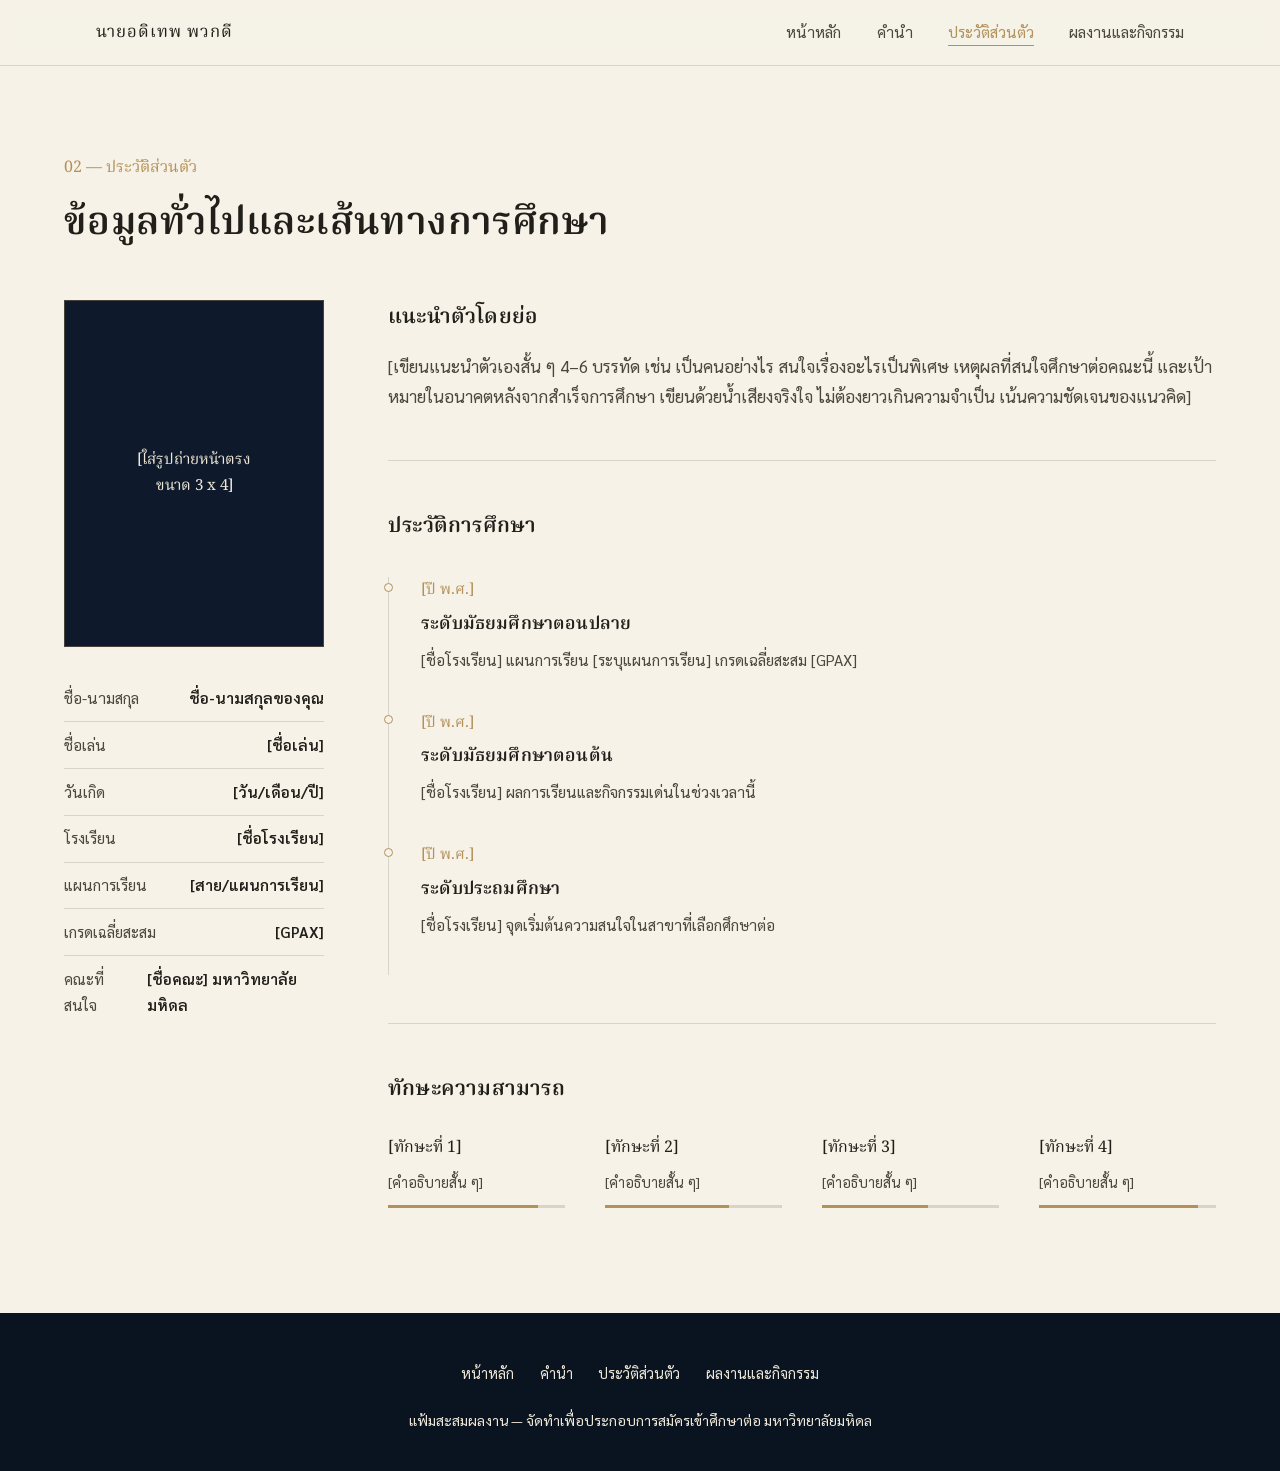
==== about.html @ f288f31f "Update about.html" ====
<!DOCTYPE html>
<html lang="th">
<head>
<meta charset="UTF-8">
<meta name="viewport" content="width=device-width, initial-scale=1.0">
<title>ประวัติส่วนตัว | ชื่อ-นามสกุลของคุณ</title>
<link rel="preconnect" href="https://fonts.googleapis.com">
<link rel="preconnect" href="https://fonts.gstatic.com" crossorigin>
<link href="https://fonts.googleapis.com/css2?family=Noto+Serif+Thai:wght@400;500;600;700&family=Sarabun:wght@300;400;500;600&display=swap" rel="stylesheet">
<link rel="stylesheet" href="style.css">
</head>
<body>

<a class="skip-link" href="#main">ข้ามไปยังเนื้อหาหลัก</a>

<header class="site-header" id="site-header">
  <nav class="nav">
    <a class="nav-mark" href="index.html">นายอดิเทพ พวกดี</a>
    <button class="nav-toggle" aria-label="เปิดเมนู" aria-expanded="false" id="navToggle">☰</button>
    <ul class="nav-links" id="navLinks">
      <li><a href="index.html">หน้าหลัก</a></li>
      <li><a href="preface.html">คำนำ</a></li>
      <li><a href="about.html" aria-current="page">ประวัติส่วนตัว</a></li>
      <li><a href="portfolio.html">ผลงานและกิจกรรม</a></li>
    </ul>
  </nav>
</header>

<main id="main">
  <section class="section">
    <div class="section-narrow">
      <div class="section-head">
        <p class="section-kicker">02 — ประวัติส่วนตัว</p>
        <h1 class="section-title">ข้อมูลทั่วไปและเส้นทางการศึกษา</h1>
      </div>

      <div class="profile-layout">
        <div>
          <div class="profile-photo">
            [ใส่รูปถ่ายหน้าตรง<br>ขนาด 3 x 4]
          </div>
          <ul class="fact-list">
            <li><span>ชื่อ-นามสกุล</span><b class="edit-me">ชื่อ-นามสกุลของคุณ</b></li>
            <li><span>ชื่อเล่น</span><b class="edit-me">[ชื่อเล่น]</b></li>
            <li><span>วันเกิด</span><b class="edit-me">[วัน/เดือน/ปี]</b></li>
            <li><span>โรงเรียน</span><b class="edit-me">[ชื่อโรงเรียน]</b></li>
            <li><span>แผนการเรียน</span><b class="edit-me">[สาย/แผนการเรียน]</b></li>
            <li><span>เกรดเฉลี่ยสะสม</span><b class="edit-me">[GPAX]</b></li>
            <li><span>คณะที่สนใจ</span><b class="edit-me">[ชื่อคณะ] มหาวิทยาลัยมหิดล</b></li>
          </ul>
        </div>

        <div>
          <h2 style="font-size:1.3rem; margin-bottom:1rem;">แนะนำตัวโดยย่อ</h2>
          <p>
            [เขียนแนะนำตัวเองสั้น ๆ 4–6 บรรทัด เช่น เป็นคนอย่างไร สนใจเรื่องอะไรเป็นพิเศษ
            เหตุผลที่สนใจศึกษาต่อคณะนี้ และเป้าหมายในอนาคตหลังจากสำเร็จการศึกษา
            เขียนด้วยน้ำเสียงจริงใจ ไม่ต้องยาวเกินความจำเป็น เน้นความชัดเจนของแนวคิด]
          </p>

          <hr class="rule">

          <h2 style="font-size:1.3rem; margin-bottom:1.2rem;">ประวัติการศึกษา</h2>
          <ol class="timeline">
            <li>
              <span class="timeline-year">[ปี พ.ศ.]</span>
              <h3>ระดับมัธยมศึกษาตอนปลาย</h3>
              <p>[ชื่อโรงเรียน] แผนการเรียน [ระบุแผนการเรียน] เกรดเฉลี่ยสะสม [GPAX]</p>
            </li>
            <li>
              <span class="timeline-year">[ปี พ.ศ.]</span>
              <h3>ระดับมัธยมศึกษาตอนต้น</h3>
              <p>[ชื่อโรงเรียน] ผลการเรียนและกิจกรรมเด่นในช่วงเวลานี้</p>
            </li>
            <li>
              <span class="timeline-year">[ปี พ.ศ.]</span>
              <h3>ระดับประถมศึกษา</h3>
              <p>[ชื่อโรงเรียน] จุดเริ่มต้นความสนใจในสาขาที่เลือกศึกษาต่อ</p>
            </li>
          </ol>

          <hr class="rule">

          <h2 style="font-size:1.3rem; margin-bottom:0.4rem;">ทักษะความสามารถ</h2>
          <dl class="skill-grid">
            <div class="skill-item">
              <dt>[ทักษะที่ 1]</dt>
              <dd>[คำอธิบายสั้น ๆ]</dd>
              <div class="skill-bar"><span style="width:85%"></span></div>
            </div>
            <div class="skill-item">
              <dt>[ทักษะที่ 2]</dt>
              <dd>[คำอธิบายสั้น ๆ]</dd>
              <div class="skill-bar"><span style="width:70%"></span></div>
            </div>
            <div class="skill-item">
              <dt>[ทักษะที่ 3]</dt>
              <dd>[คำอธิบายสั้น ๆ]</dd>
              <div class="skill-bar"><span style="width:60%"></span></div>
            </div>
            <div class="skill-item">
              <dt>[ทักษะที่ 4]</dt>
              <dd>[คำอธิบายสั้น ๆ]</dd>
              <div class="skill-bar"><span style="width:90%"></span></div>
            </div>
          </dl>
        </div>
      </div>
    </div>
  </section>
</main>

<footer class="site-footer">
  <ul class="footer-links">
    <li><a href="index.html">หน้าหลัก</a></li>
    <li><a href="preface.html">คำนำ</a></li>
    <li><a href="about.html">ประวัติส่วนตัว</a></li>
    <li><a href="portfolio.html">ผลงานและกิจกรรม</a></li>
  </ul>
  <p>แฟ้มสะสมผลงาน — จัดทำเพื่อประกอบการสมัครเข้าศึกษาต่อ มหาวิทยาลัยมหิดล</p>
</footer>

<script src="main.js"></script>
</body>
</html>
---- style.css ----
/* ==========================================================================
   Portfolio — โทนหรู เข้ม-ทอง (Deep Navy & Antique Gold)
   ========================================================================== */

:root {
  --navy: #0e1a2b;
  --navy-deep: #0a1420;
  --navy-soft: #1a2c44;
  --cream: #f6f2e8;
  --cream-2: #efe8d8;
  --ink: #211f1a;
  --ink-soft: #4a473e;
  --gold: #b3915a;
  --gold-bright: #d8bd85;
  --gold-line: rgba(179, 145, 90, 0.35);
  --hairline: rgba(33, 31, 26, 0.14);
  --hairline-dark: rgba(216, 189, 133, 0.22);

  --serif: "Noto Serif Thai", "Noto Serif", serif;
  --sans: "Sarabun", "Noto Sans Thai", sans-serif;

  --measure: 42rem;
  --gutter: clamp(1.5rem, 5vw, 4rem);
}

*,
*::before,
*::after {
  box-sizing: border-box;
}

html {
  scroll-behavior: smooth;
}

@media (prefers-reduced-motion: reduce) {
  html {
    scroll-behavior: auto;
  }
  * {
    animation-duration: 0.01ms !important;
    transition-duration: 0.01ms !important;
  }
}

body {
  margin: 0;
  background: var(--cream);
  color: var(--ink);
  font-family: var(--sans);
  font-size: 17px;
  line-height: 1.75;
  -webkit-font-smoothing: antialiased;
}

img {
  max-width: 100%;
  display: block;
}

a {
  color: inherit;
}

h1, h2, h3, h4 {
  font-family: var(--serif);
  font-weight: 600;
  margin: 0;
  color: var(--ink);
  letter-spacing: 0.01em;
}

p {
  margin: 0 0 1.1em;
  color: var(--ink-soft);
}

.measure {
  max-width: var(--measure);
}

/* ---------- Skip link ---------- */
.skip-link {
  position: absolute;
  left: -999px;
  top: auto;
  background: var(--gold);
  color: var(--navy-deep);
  padding: 0.6em 1em;
  z-index: 200;
}
.skip-link:focus {
  left: var(--gutter);
  top: 1rem;
}

/* ---------- Header / Nav ---------- */
.site-header {
  position: sticky;
  top: 0;
  z-index: 100;
  background: rgba(246, 242, 232, 0.9);
  backdrop-filter: blur(6px);
  border-bottom: 1px solid var(--hairline);
}

.site-header.on-dark {
  background: rgba(10, 20, 32, 0.85);
  border-bottom: 1px solid var(--hairline-dark);
}

.nav {
  max-width: 76rem;
  margin: 0 auto;
  padding: 1.1rem var(--gutter);
  display: flex;
  align-items: center;
  justify-content: space-between;
  gap: 1rem;
}

.nav-mark {
  font-family: var(--serif);
  font-size: 1.05rem;
  letter-spacing: 0.06em;
  color: var(--ink);
  text-decoration: none;
  white-space: nowrap;
}

.site-header.on-dark .nav-mark {
  color: var(--cream);
}

.nav-links {
  display: flex;
  gap: clamp(1rem, 3vw, 2.2rem);
  list-style: none;
  margin: 0;
  padding: 0;
  font-size: 0.95rem;
}

.nav-links a {
  text-decoration: none;
  color: var(--ink-soft);
  padding-bottom: 0.2rem;
  border-bottom: 1px solid transparent;
  transition: border-color 0.25s ease, color 0.25s ease;
}

.site-header.on-dark .nav-links a {
  color: var(--cream-2);
}

.nav-links a:hover,
.nav-links a:focus-visible {
  color: var(--gold);
  border-color: var(--gold);
}

.nav-links a[aria-current="page"] {
  color: var(--gold);
  border-color: var(--gold);
}

.nav-toggle {
  display: none;
}

@media (max-width: 640px) {
  .nav-links {
    position: absolute;
    inset: 100% 0 auto 0;
    flex-direction: column;
    background: var(--cream);
    border-bottom: 1px solid var(--hairline);
    padding: 1.2rem var(--gutter) 1.6rem;
    gap: 1rem;
    display: none;
  }
  .site-header.on-dark .nav-links {
    background: var(--navy-deep);
    border-bottom: 1px solid var(--hairline-dark);
  }
  .nav-links.open {
    display: flex;
  }
  .nav-toggle {
    display: inline-flex;
    align-items: center;
    justify-content: center;
    width: 2.4rem;
    height: 2.4rem;
    background: transparent;
    border: 1px solid var(--gold-line);
    color: inherit;
    font-size: 1.1rem;
    cursor: pointer;
  }
}

/* ---------- Hero (home page) ---------- */
.hero {
  background: radial-gradient(120% 140% at 50% 0%, var(--navy-soft) 0%, var(--navy) 45%, var(--navy-deep) 100%);
  color: var(--cream);
  min-height: 88vh;
  display: flex;
  align-items: center;
  justify-content: center;
  text-align: center;
  padding: 6rem var(--gutter) 5rem;
  position: relative;
  overflow: hidden;
}

.hero::before {
  content: "";
  position: absolute;
  inset: 0;
  background-image:
    repeating-linear-gradient(0deg, transparent 0 39px, var(--hairline-dark) 39px 40px);
  opacity: 0.35;
  mask-image: radial-gradient(60% 60% at 50% 40%, black, transparent 75%);
  pointer-events: none;
}

.hero-inner {
  position: relative;
  max-width: 42rem;
}

.hero-eyebrow {
  font-family: var(--serif);
  font-size: 0.95rem;
  color: var(--gold-bright);
  letter-spacing: 0.08em;
  margin: 0 0 1.4rem;
}

.hero-name {
  font-size: clamp(2.4rem, 6vw, 4.2rem);
  line-height: 1.15;
  color: var(--cream);
}

.hero-rule {
  width: 64px;
  height: 1px;
  background: var(--gold);
  margin: 1.6rem auto;
}

.hero-tagline {
  font-size: 1.15rem;
  color: var(--cream-2);
  max-width: 34rem;
  margin: 0 auto 2.2rem;
}

.hero-actions {
  display: flex;
  gap: 1rem;
  justify-content: center;
  flex-wrap: wrap;
}

/* ---------- Buttons ---------- */
.btn {
  display: inline-block;
  padding: 0.85em 1.9em;
  font-family: var(--sans);
  font-size: 0.95rem;
  text-decoration: none;
  border: 1px solid var(--gold);
  transition: background 0.25s ease, color 0.25s ease;
}

.btn-primary {
  background: var(--gold);
  color: var(--navy-deep);
}
.btn-primary:hover,
.btn-primary:focus-visible {
  background: var(--gold-bright);
}

.btn-ghost {
  background: transparent;
  color: var(--cream);
  border-color: var(--gold-line);
}
.btn-ghost:hover,
.btn-ghost:focus-visible {
  border-color: var(--gold);
  color: var(--gold-bright);
}

/* ---------- Sections (light pages) ---------- */
.section {
  padding: 5.5rem var(--gutter);
}

.section-narrow {
  max-width: 76rem;
  margin: 0 auto;
}

.section-head {
  margin-bottom: 2.6rem;
}

.section-kicker {
  font-family: var(--serif);
  color: var(--gold);
  font-size: 1rem;
  margin-bottom: 0.6rem;
}

.section-title {
  font-size: clamp(1.7rem, 3.4vw, 2.4rem);
}

.section-lede {
  font-size: 1.08rem;
  color: var(--ink-soft);
  max-width: var(--measure);
  margin-top: 1rem;
}

.rule {
  border: none;
  border-top: 1px solid var(--hairline);
  margin: 3rem 0;
}

/* Highlight preview cards on the home page */
.preview-grid {
  display: grid;
  grid-template-columns: repeat(3, 1fr);
  gap: 1px;
  background: var(--hairline);
  border: 1px solid var(--hairline);
}

@media (max-width: 760px) {
  .preview-grid {
    grid-template-columns: 1fr;
  }
}

.preview-card {
  background: var(--cream);
  padding: 2.4rem 2rem;
  text-decoration: none;
  color: inherit;
  transition: background 0.3s ease;
}

.preview-card:hover,
.preview-card:focus-visible {
  background: var(--cream-2);
}

.preview-card h3 {
  font-size: 1.2rem;
  margin-bottom: 0.7rem;
}

.preview-card p {
  font-size: 0.96rem;
  margin-bottom: 1.1rem;
}

.preview-card span {
  font-size: 0.9rem;
  color: var(--gold);
  border-bottom: 1px solid var(--gold-line);
  padding-bottom: 2px;
}

/* ---------- Quote / preface block ---------- */
.pull-quote {
  font-family: var(--serif);
  font-size: clamp(1.3rem, 2.6vw, 1.7rem);
  line-height: 1.6;
  color: var(--ink);
  max-width: var(--measure);
  border-left: 2px solid var(--gold);
  padding-left: 1.6rem;
  margin: 2.2rem 0;
}

.signature-block {
  margin-top: 3.5rem;
  display: flex;
  align-items: center;
  gap: 1.2rem;
}

.signature-line {
  width: 46px;
  height: 1px;
  background: var(--gold);
}

.signature-name {
  font-family: var(--serif);
  font-size: 1.05rem;
}

.signature-role {
  font-size: 0.9rem;
  color: var(--ink-soft);
}

/* ---------- About page: profile + timeline ---------- */
.profile-layout {
  display: grid;
  grid-template-columns: 260px 1fr;
  gap: clamp(2rem, 5vw, 4.5rem);
}

@media (max-width: 780px) {
  .profile-layout {
    grid-template-columns: 1fr;
  }
}

.profile-photo {
  aspect-ratio: 3 / 4;
  background: var(--navy);
  border: 1px solid var(--gold-line);
  display: flex;
  align-items: center;
  justify-content: center;
  color: var(--cream-2);
  font-family: var(--serif);
  font-size: 0.95rem;
  text-align: center;
  padding: 1rem;
}

.fact-list {
  list-style: none;
  margin: 1.8rem 0 0;
  padding: 0;
  font-size: 0.95rem;
}

.fact-list li {
  display: flex;
  justify-content: space-between;
  gap: 1rem;
  padding: 0.6rem 0;
  border-top: 1px solid var(--hairline);
  color: var(--ink-soft);
}

.fact-list li:first-child {
  border-top: none;
}

.fact-list b {
  color: var(--ink);
  font-weight: 600;
}

.timeline {
  list-style: none;
  margin: 2rem 0 0;
  padding: 0;
  border-left: 1px solid var(--hairline);
}

.timeline li {
  position: relative;
  padding: 0 0 2.3rem 2rem;
}

.timeline li::before {
  content: "";
  position: absolute;
  left: -5px;
  top: 0.35rem;
  width: 9px;
  height: 9px;
  background: var(--cream);
  border: 1px solid var(--gold);
  border-radius: 50%;
}

.timeline-year {
  font-family: var(--serif);
  color: var(--gold);
  font-size: 0.95rem;
  display: block;
  margin-bottom: 0.3rem;
}

.timeline h3 {
  font-size: 1.1rem;
  margin-bottom: 0.4rem;
}

.timeline p {
  margin-bottom: 0;
  font-size: 0.97rem;
}

/* Skills */
.skill-grid {
  display: grid;
  grid-template-columns: repeat(auto-fit, minmax(170px, 1fr));
  gap: 2rem 2.5rem;
  margin-top: 1.6rem;
}

.skill-item dt {
  font-family: var(--serif);
  font-size: 1rem;
  margin-bottom: 0.5rem;
}

.skill-item dd {
  margin: 0;
  font-size: 0.9rem;
  color: var(--ink-soft);
}

.skill-bar {
  height: 3px;
  background: var(--hairline);
  margin-top: 0.6rem;
  position: relative;
}

.skill-bar span {
  position: absolute;
  inset: 0 auto 0 0;
  background: var(--gold);
}

/* ---------- Portfolio page: filter + entries ---------- */
.filter-row {
  display: flex;
  flex-wrap: wrap;
  gap: 0.6rem;
  margin-bottom: 2.6rem;
}

.filter-btn {
  font-family: var(--sans);
  font-size: 0.88rem;
  background: transparent;
  border: 1px solid var(--hairline);
  color: var(--ink-soft);
  padding: 0.5em 1.1em;
  cursor: pointer;
  transition: border-color 0.2s ease, color 0.2s ease;
}

.filter-btn:hover,
.filter-btn:focus-visible {
  border-color: var(--gold);
  color: var(--ink);
}

.filter-btn.is-active {
  border-color: var(--gold);
  color: var(--gold);
  background: rgba(179, 145, 90, 0.08);
}

.entry-list {
  display: flex;
  flex-direction: column;
}

.entry {
  display: grid;
  grid-template-columns: 130px 1fr;
  gap: clamp(1.2rem, 4vw, 3rem);
  padding: 2.4rem 0;
  border-top: 1px solid var(--hairline);
}

.entry:last-child {
  border-bottom: 1px solid var(--hairline);
}

@media (max-width: 640px) {
  .entry {
    grid-template-columns: 1fr;
    gap: 0.6rem;
  }
}

.entry-meta {
  font-family: var(--serif);
  color: var(--gold);
  font-size: 0.95rem;
  padding-top: 0.1rem;
}

.entry-tag {
  display: inline-block;
  font-size: 0.78rem;
  color: var(--ink-soft);
  border: 1px solid var(--hairline);
  padding: 0.15em 0.6em;
  margin: 0.5rem 0.4rem 0 0;
}

.entry h3 {
  font-size: 1.25rem;
  margin-bottom: 0.6rem;
}

.entry p {
  margin-bottom: 0.8rem;
}

/* ---------- Footer ---------- */
.site-footer {
  background: var(--navy-deep);
  color: var(--cream-2);
  padding: 3rem var(--gutter) 2.4rem;
  text-align: center;
}

.site-footer p {
  color: var(--cream-2);
  font-size: 0.88rem;
  margin: 0;
}

.footer-links {
  display: flex;
  justify-content: center;
  gap: 1.6rem;
  list-style: none;
  padding: 0;
  margin: 0 0 1.4rem;
  font-size: 0.9rem;
}

.footer-links a {
  text-decoration: none;
  color: var(--cream-2);
  border-bottom: 1px solid transparent;
}

.footer-links a:hover,
.footer-links a:focus-visible {
  color: var(--gold-bright);
  border-color: var(--gold-bright);
}

/* ---------- Focus visibility ---------- */
a:focus-visible,
button:focus-visible {
  outline: 2px solid var(--gold);
  outline-offset: 2px;
}

/* ---------- Editable placeholder marker ---------- */
.edit-me {
  color: var(--gold);
}
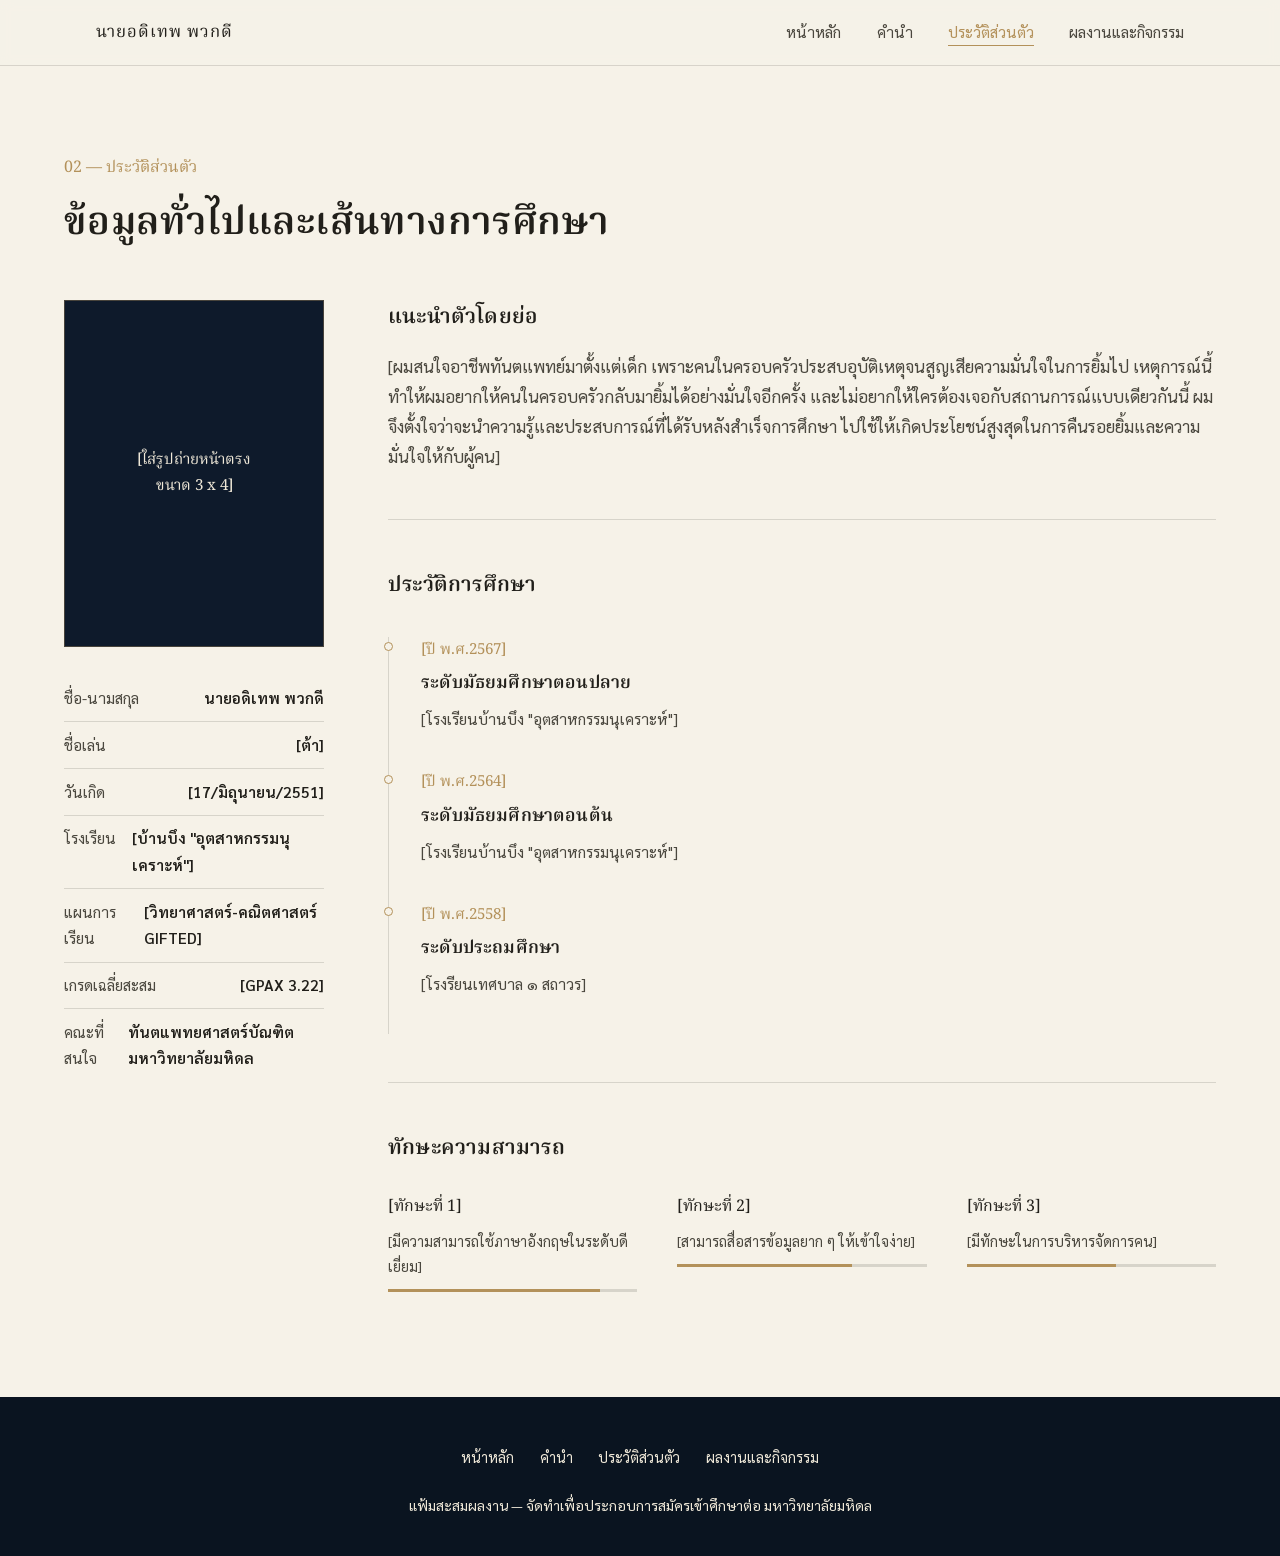
==== commit 501d7a58: "Update about.html" ====
--- a/about.html
+++ b/about.html
@@ -40,22 +40,22 @@
             [ใส่รูปถ่ายหน้าตรง<br>ขนาด 3 x 4]
           </div>
           <ul class="fact-list">
-            <li><span>ชื่อ-นามสกุล</span><b class="edit-me">ชื่อ-นามสกุลของคุณ</b></li>
-            <li><span>ชื่อเล่น</span><b class="edit-me">[ชื่อเล่น]</b></li>
-            <li><span>วันเกิด</span><b class="edit-me">[วัน/เดือน/ปี]</b></li>
-            <li><span>โรงเรียน</span><b class="edit-me">[ชื่อโรงเรียน]</b></li>
-            <li><span>แผนการเรียน</span><b class="edit-me">[สาย/แผนการเรียน]</b></li>
-            <li><span>เกรดเฉลี่ยสะสม</span><b class="edit-me">[GPAX]</b></li>
-            <li><span>คณะที่สนใจ</span><b class="edit-me">[ชื่อคณะ] มหาวิทยาลัยมหิดล</b></li>
+            <li><span>ชื่อ-นามสกุล</span><b class="edit-me">นายอดิเทพ พวกดี</b></li>
+            <li><span>ชื่อเล่น</span><b class="edit-me">[ต้า]</b></li>
+            <li><span>วันเกิด</span><b class="edit-me">[17/มิถุนายน/2551]</b></li>
+            <li><span>โรงเรียน</span><b class="edit-me">[บ้านบึง "อุตสาหกรรมนุเคราะห์"]</b></li>
+            <li><span>แผนการเรียน</span><b class="edit-me">[วิทยาศาสตร์-คณิตศาสตร์ GIFTED]</b></li>
+            <li><span>เกรดเฉลี่ยสะสม</span><b class="edit-me">[GPAX 3.22]</b></li>
+            <li><span>คณะที่สนใจ</span><b class="edit-me">ทันตแพทยศาสตร์บัณฑิต มหาวิทยาลัยมหิดล</b></li>
           </ul>
         </div>
 
         <div>
           <h2 style="font-size:1.3rem; margin-bottom:1rem;">แนะนำตัวโดยย่อ</h2>
           <p>
-            [เขียนแนะนำตัวเองสั้น ๆ 4–6 บรรทัด เช่น เป็นคนอย่างไร สนใจเรื่องอะไรเป็นพิเศษ
-            เหตุผลที่สนใจศึกษาต่อคณะนี้ และเป้าหมายในอนาคตหลังจากสำเร็จการศึกษา
-            เขียนด้วยน้ำเสียงจริงใจ ไม่ต้องยาวเกินความจำเป็น เน้นความชัดเจนของแนวคิด]
+            [ผมสนใจอาชีพทันตแพทย์มาตั้งแต่เด็ก เพราะคนในครอบครัวประสบอุบัติเหตุจนสูญเสียความมั่นใจในการยิ้มไป 
+            เหตุการณ์นี้ทำให้ผมอยากให้คนในครอบครัวกลับมายิ้มได้อย่างมั่นใจอีกครั้ง และไม่อยากให้ใครต้องเจอกับสถานการณ์แบบเดียวกันนี้
+            ผมจึงตั้งใจว่าจะนำความรู้และประสบการณ์ที่ได้รับหลังสำเร็จการศึกษา ไปใช้ให้เกิดประโยชน์สูงสุดในการคืนรอยยิ้มและความมั่นใจให้กับผู้คน]
           </p>
 
           <hr class="rule">
@@ -63,19 +63,19 @@
           <h2 style="font-size:1.3rem; margin-bottom:1.2rem;">ประวัติการศึกษา</h2>
           <ol class="timeline">
             <li>
-              <span class="timeline-year">[ปี พ.ศ.]</span>
+              <span class="timeline-year">[ปี พ.ศ.2567]</span>
               <h3>ระดับมัธยมศึกษาตอนปลาย</h3>
-              <p>[ชื่อโรงเรียน] แผนการเรียน [ระบุแผนการเรียน] เกรดเฉลี่ยสะสม [GPAX]</p>
+              <p>[โรงเรียนบ้านบึง "อุตสาหกรรมนุเคราะห์"]</p>
             </li>
             <li>
-              <span class="timeline-year">[ปี พ.ศ.]</span>
+              <span class="timeline-year">[ปี พ.ศ.2564]</span>
               <h3>ระดับมัธยมศึกษาตอนต้น</h3>
-              <p>[ชื่อโรงเรียน] ผลการเรียนและกิจกรรมเด่นในช่วงเวลานี้</p>
+              <p>[โรงเรียนบ้านบึง "อุตสาหกรรมนุเคราะห์"]</p>
             </li>
             <li>
-              <span class="timeline-year">[ปี พ.ศ.]</span>
+              <span class="timeline-year">[ปี พ.ศ.2558]</span>
               <h3>ระดับประถมศึกษา</h3>
-              <p>[ชื่อโรงเรียน] จุดเริ่มต้นความสนใจในสาขาที่เลือกศึกษาต่อ</p>
+              <p>[โรงรียนเทศบาล ๑ สถาวร]</p>
             </li>
           </ol>
 
@@ -85,23 +85,18 @@
           <dl class="skill-grid">
             <div class="skill-item">
               <dt>[ทักษะที่ 1]</dt>
-              <dd>[คำอธิบายสั้น ๆ]</dd>
+              <dd>[มีความสามารถใช้ภาษาอังกฤษในระดับดีเยี่ยม]</dd>
               <div class="skill-bar"><span style="width:85%"></span></div>
             </div>
             <div class="skill-item">
               <dt>[ทักษะที่ 2]</dt>
-              <dd>[คำอธิบายสั้น ๆ]</dd>
+              <dd>[สามารถสื่อสารข้อมูลยาก ๆ ให้เข้าใจง่าย]</dd>
               <div class="skill-bar"><span style="width:70%"></span></div>
             </div>
             <div class="skill-item">
               <dt>[ทักษะที่ 3]</dt>
-              <dd>[คำอธิบายสั้น ๆ]</dd>
+              <dd>[มีทักษะในการบริหารจัดการคน]</dd>
               <div class="skill-bar"><span style="width:60%"></span></div>
-            </div>
-            <div class="skill-item">
-              <dt>[ทักษะที่ 4]</dt>
-              <dd>[คำอธิบายสั้น ๆ]</dd>
-              <div class="skill-bar"><span style="width:90%"></span></div>
             </div>
           </dl>
         </div>
--- a/style.css
+++ b/style.css
@@ -230,6 +230,40 @@
   max-width: 42rem;
 }
 
+.hero-photo {
+  width: 148px;
+  height: 148px;
+  margin: 0 auto 2.2rem;
+  position: relative;
+  border-radius: 50%;
+}
+
+.hero-photo::before {
+  content: "";
+  position: absolute;
+  inset: -9px;
+  border: 1px solid var(--gold-line);
+  border-radius: 50%;
+}
+
+.hero-photo::after {
+  content: "";
+  position: absolute;
+  inset: 0;
+  border: 1px solid var(--gold);
+  border-radius: 50%;
+  pointer-events: none;
+}
+
+.hero-photo img {
+  width: 100%;
+  height: 100%;
+  border-radius: 50%;
+  object-fit: cover;
+  display: block;
+  padding: 5px;
+}
+
 .hero-eyebrow {
   font-family: var(--serif);
   font-size: 0.95rem;
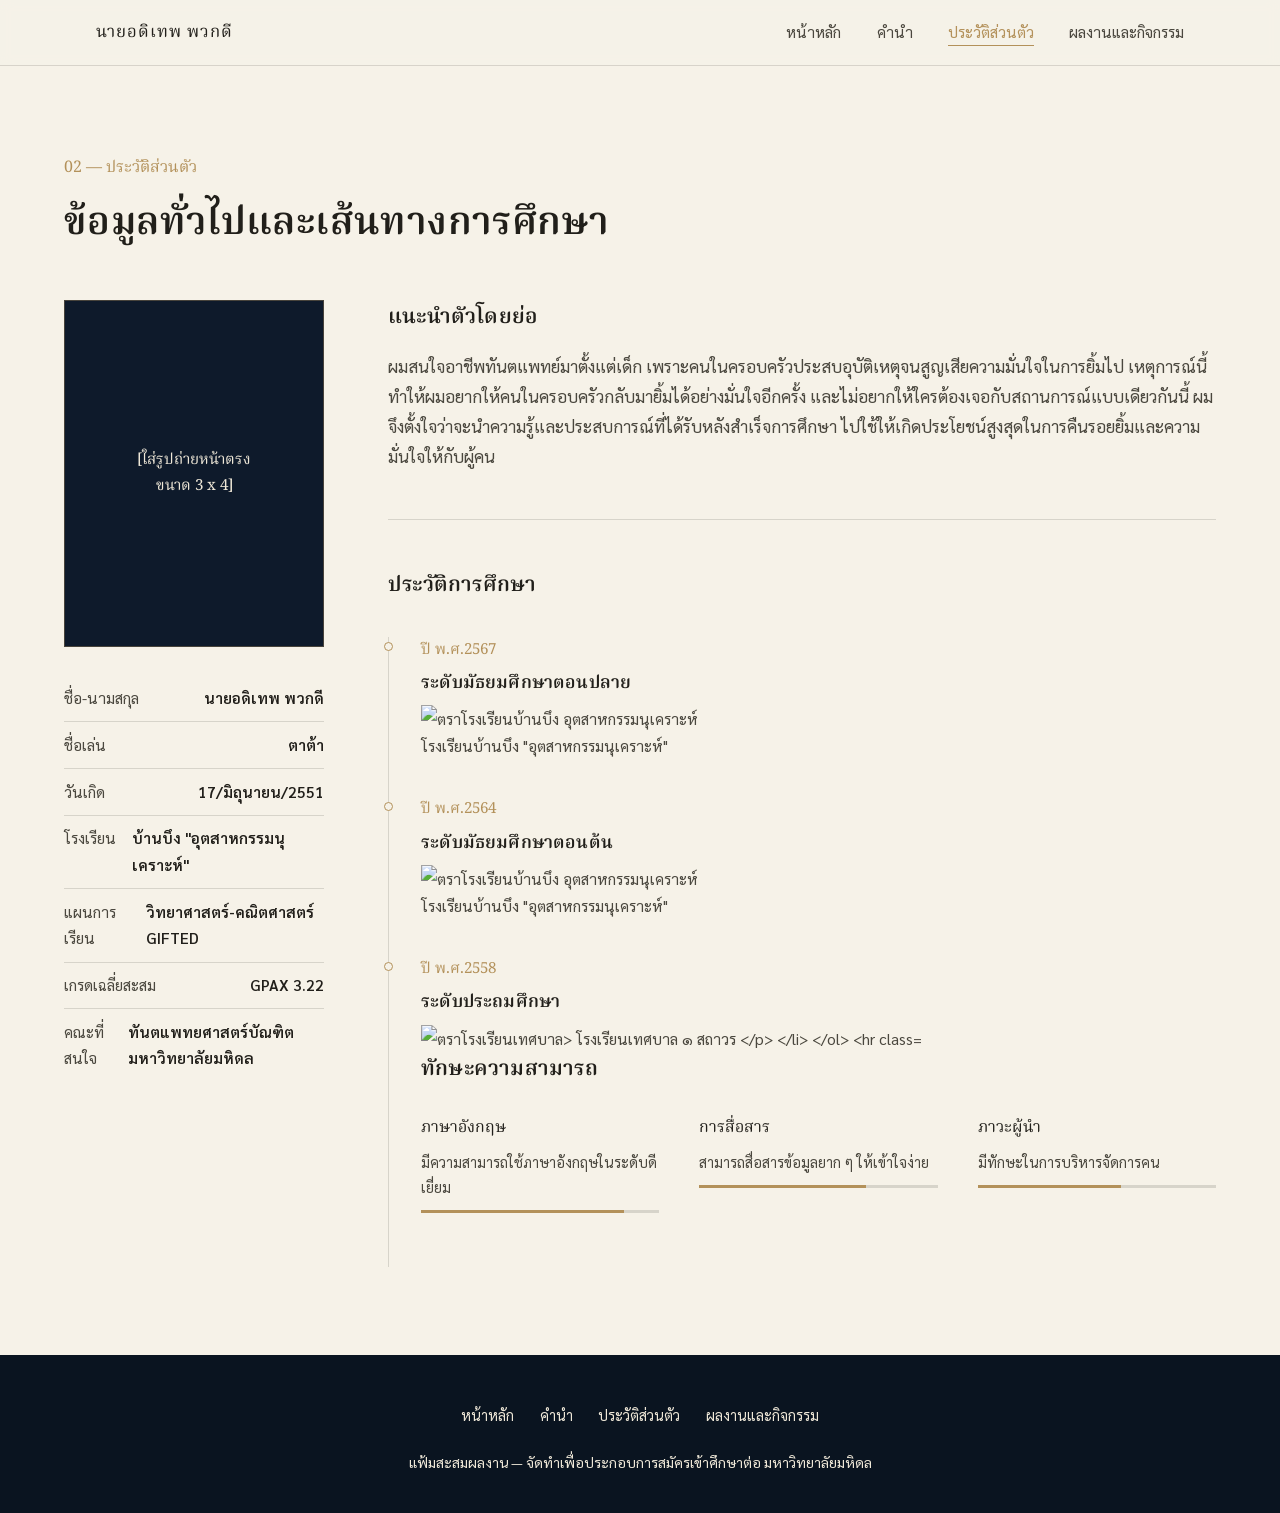
==== commit 09295eb3: "Update about.html" ====
--- a/about.html
+++ b/about.html
@@ -41,11 +41,11 @@
           </div>
           <ul class="fact-list">
             <li><span>ชื่อ-นามสกุล</span><b class="edit-me">นายอดิเทพ พวกดี</b></li>
-            <li><span>ชื่อเล่น</span><b class="edit-me">[ต้า]</b></li>
-            <li><span>วันเกิด</span><b class="edit-me">[17/มิถุนายน/2551]</b></li>
-            <li><span>โรงเรียน</span><b class="edit-me">[บ้านบึง "อุตสาหกรรมนุเคราะห์"]</b></li>
-            <li><span>แผนการเรียน</span><b class="edit-me">[วิทยาศาสตร์-คณิตศาสตร์ GIFTED]</b></li>
-            <li><span>เกรดเฉลี่ยสะสม</span><b class="edit-me">[GPAX 3.22]</b></li>
+            <li><span>ชื่อเล่น</span><b class="edit-me">ตาต้า</b></li>
+            <li><span>วันเกิด</span><b class="edit-me">17/มิถุนายน/2551</b></li>
+            <li><span>โรงเรียน</span><b class="edit-me">บ้านบึง "อุตสาหกรรมนุเคราะห์"</b></li>
+            <li><span>แผนการเรียน</span><b class="edit-me">วิทยาศาสตร์-คณิตศาสตร์ GIFTED</b></li>
+            <li><span>เกรดเฉลี่ยสะสม</span><b class="edit-me">GPAX 3.22</b></li>
             <li><span>คณะที่สนใจ</span><b class="edit-me">ทันตแพทยศาสตร์บัณฑิต มหาวิทยาลัยมหิดล</b></li>
           </ul>
         </div>
@@ -53,9 +53,9 @@
         <div>
           <h2 style="font-size:1.3rem; margin-bottom:1rem;">แนะนำตัวโดยย่อ</h2>
           <p>
-            [ผมสนใจอาชีพทันตแพทย์มาตั้งแต่เด็ก เพราะคนในครอบครัวประสบอุบัติเหตุจนสูญเสียความมั่นใจในการยิ้มไป 
+            ผมสนใจอาชีพทันตแพทย์มาตั้งแต่เด็ก เพราะคนในครอบครัวประสบอุบัติเหตุจนสูญเสียความมั่นใจในการยิ้มไป 
             เหตุการณ์นี้ทำให้ผมอยากให้คนในครอบครัวกลับมายิ้มได้อย่างมั่นใจอีกครั้ง และไม่อยากให้ใครต้องเจอกับสถานการณ์แบบเดียวกันนี้
-            ผมจึงตั้งใจว่าจะนำความรู้และประสบการณ์ที่ได้รับหลังสำเร็จการศึกษา ไปใช้ให้เกิดประโยชน์สูงสุดในการคืนรอยยิ้มและความมั่นใจให้กับผู้คน]
+            ผมจึงตั้งใจว่าจะนำความรู้และประสบการณ์ที่ได้รับหลังสำเร็จการศึกษา ไปใช้ให้เกิดประโยชน์สูงสุดในการคืนรอยยิ้มและความมั่นใจให้กับผู้คน
           </p>
 
           <hr class="rule">
@@ -63,19 +63,28 @@
           <h2 style="font-size:1.3rem; margin-bottom:1.2rem;">ประวัติการศึกษา</h2>
           <ol class="timeline">
             <li>
-              <span class="timeline-year">[ปี พ.ศ.2567]</span>
+              <span class="timeline-year">ปี พ.ศ.2567</span>
               <h3>ระดับมัธยมศึกษาตอนปลาย</h3>
-              <p>[โรงเรียนบ้านบึง "อุตสาหกรรมนุเคราะห์"]</p>
+              <p class="timeline-school">
+  <img class="timeline-logo" src="bb.png" alt="ตราโรงเรียนบ้านบึง อุตสาหกรรมนุเคราะห์">
+  โรงเรียนบ้านบึง "อุตสาหกรรมนุเคราะห์"
+</p>
             </li>
             <li>
-              <span class="timeline-year">[ปี พ.ศ.2564]</span>
+              <span class="timeline-year">ปี พ.ศ.2564</span>
               <h3>ระดับมัธยมศึกษาตอนต้น</h3>
-              <p>[โรงเรียนบ้านบึง "อุตสาหกรรมนุเคราะห์"]</p>
+              <p class="timeline-school">
+  <img class="timeline-logo" src="bb.png" alt="ตราโรงเรียนบ้านบึง อุตสาหกรรมนุเคราะห์">
+  โรงเรียนบ้านบึง "อุตสาหกรรมนุเคราะห์"
+</p>
             </li>
             <li>
-              <span class="timeline-year">[ปี พ.ศ.2558]</span>
+              <span class="timeline-year">ปี พ.ศ.2558</span>
               <h3>ระดับประถมศึกษา</h3>
-              <p>[โรงรียนเทศบาล ๑ สถาวร]</p>
+              <p class="timeline-school">
+  <img class="timeline-logo" src="tsb.png" alt="ตราโรงเรียนเทศบาล>
+  โรงเรียนเทศบาล ๑ สถาวร
+</p>
             </li>
           </ol>
 
@@ -84,18 +93,18 @@
           <h2 style="font-size:1.3rem; margin-bottom:0.4rem;">ทักษะความสามารถ</h2>
           <dl class="skill-grid">
             <div class="skill-item">
-              <dt>[ทักษะที่ 1]</dt>
-              <dd>[มีความสามารถใช้ภาษาอังกฤษในระดับดีเยี่ยม]</dd>
+              <dt>ภาษาอังกฤษ</dt>
+              <dd>มีความสามารถใช้ภาษาอังกฤษในระดับดีเยี่ยม</dd>
               <div class="skill-bar"><span style="width:85%"></span></div>
             </div>
             <div class="skill-item">
-              <dt>[ทักษะที่ 2]</dt>
-              <dd>[สามารถสื่อสารข้อมูลยาก ๆ ให้เข้าใจง่าย]</dd>
+              <dt>การสื่อสาร</dt>
+              <dd>สามารถสื่อสารข้อมูลยาก ๆ ให้เข้าใจง่าย</dd>
               <div class="skill-bar"><span style="width:70%"></span></div>
             </div>
             <div class="skill-item">
-              <dt>[ทักษะที่ 3]</dt>
-              <dd>[มีทักษะในการบริหารจัดการคน]</dd>
+              <dt>ภาวะผู้นำ</dt>
+              <dd>มีทักษะในการบริหารจัดการคน</dd>
               <div class="skill-bar"><span style="width:60%"></span></div>
             </div>
           </dl>
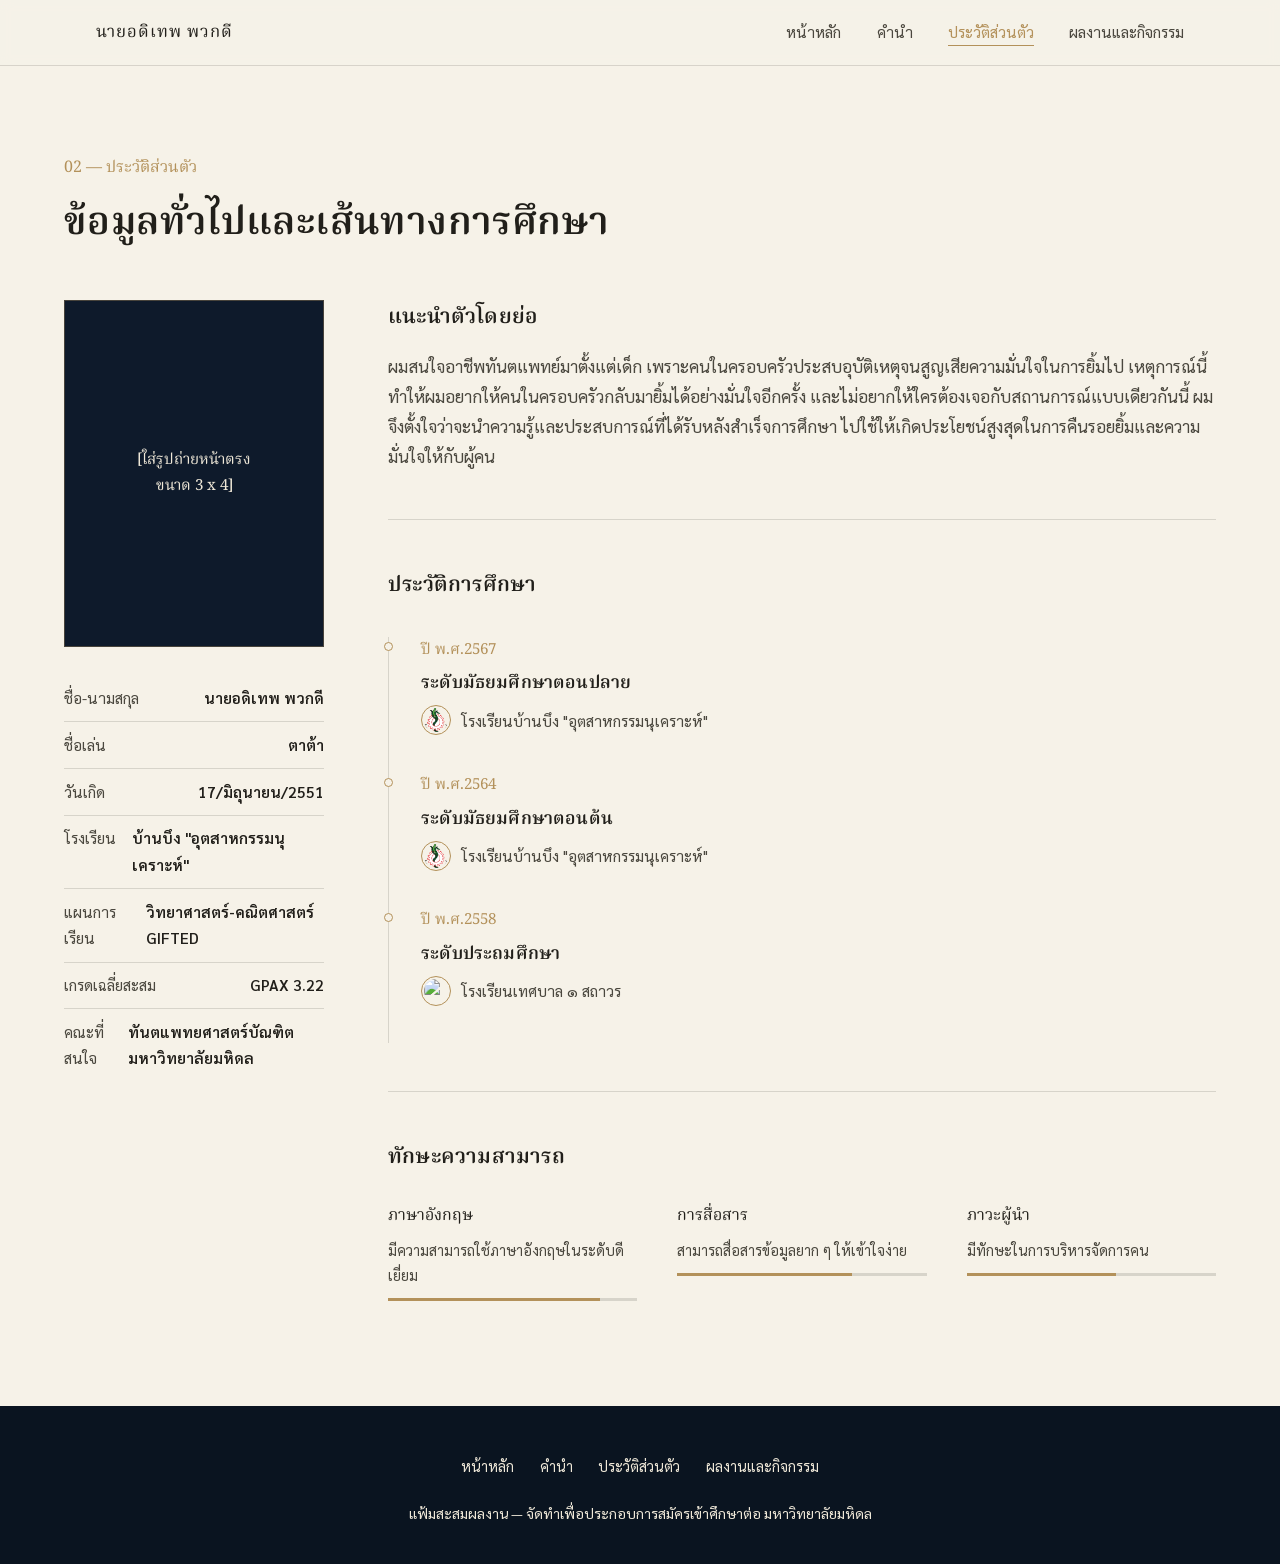
==== commit fd3bddfa: "Update about.html" ====
--- a/about.html
+++ b/about.html
@@ -82,7 +82,7 @@
               <span class="timeline-year">ปี พ.ศ.2558</span>
               <h3>ระดับประถมศึกษา</h3>
               <p class="timeline-school">
-  <img class="timeline-logo" src="tsb.png" alt="ตราโรงเรียนเทศบาล>
+  <img class="timeline-logo" src="tsb.png" alt="ตราโรงเรียนเทศบาล">
   โรงเรียนเทศบาล ๑ สถาวร
 </p>
             </li>
--- a/style.css
+++ b/style.css
@@ -524,6 +524,23 @@
   border-radius: 50%;
 }
 
+.timeline-school {
+  display: flex;
+  align-items: center;
+  gap: 0.6rem;
+  margin-bottom: 0;
+}
+
+.timeline-logo {
+  width: 30px;
+  height: 30px;
+  flex-shrink: 0;
+  border-radius: 50%;
+  border: 1px solid var(--gold);
+  padding: 2px;
+  object-fit: cover;
+}
+
 .timeline-year {
   font-family: var(--serif);
   color: var(--gold);
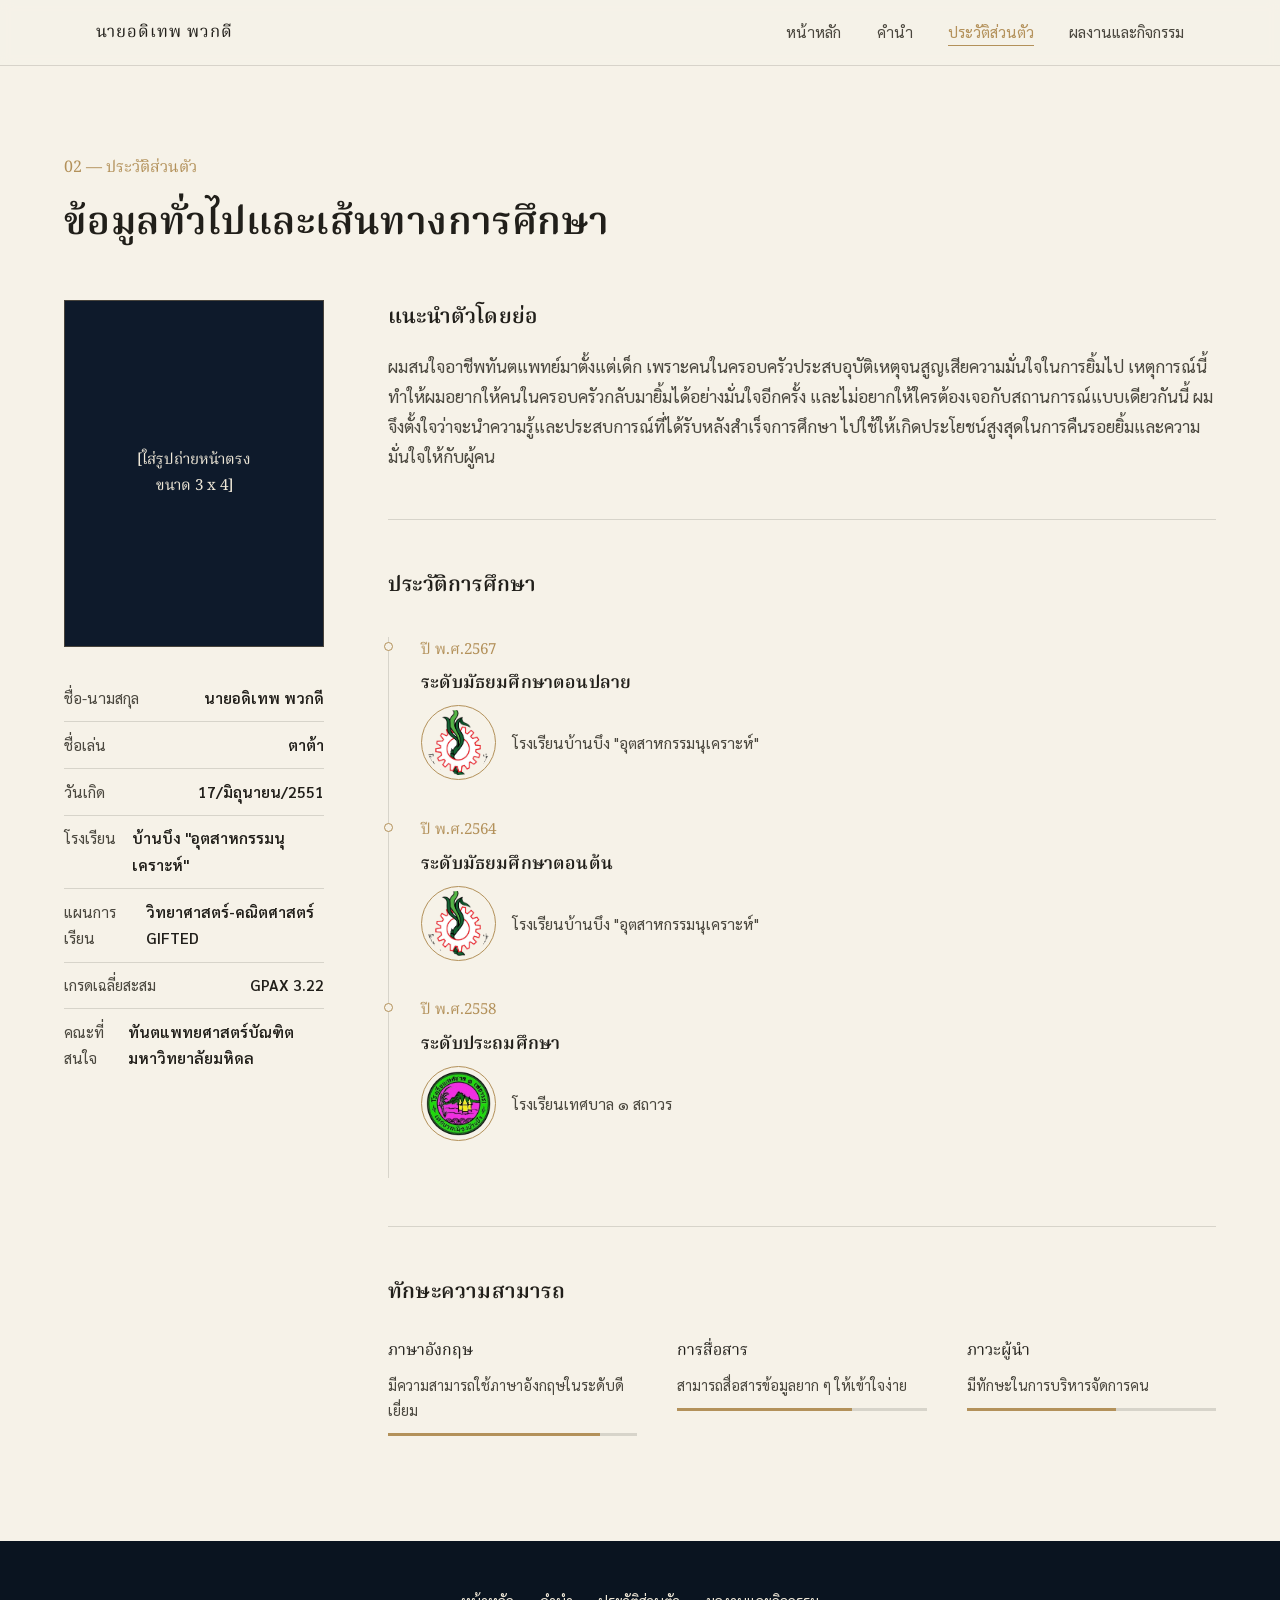
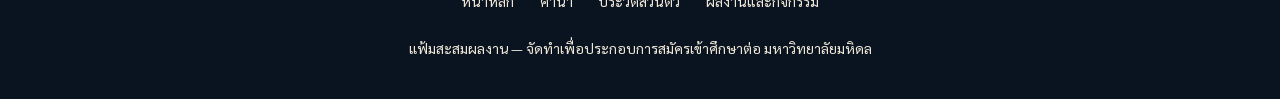
==== commit ac346e8f: "Update about.html" ====
--- a/about.html
+++ b/about.html
@@ -82,7 +82,7 @@
               <span class="timeline-year">ปี พ.ศ.2558</span>
               <h3>ระดับประถมศึกษา</h3>
               <p class="timeline-school">
-  <img class="timeline-logo" src="tsb.png" alt="ตราโรงเรียนเทศบาล">
+  <img class="timeline-logo" src="image.png" alt="ตราโรงเรียนเทศบาล">
   โรงเรียนเทศบาล ๑ สถาวร
 </p>
             </li>
--- a/style.css
+++ b/style.css
@@ -527,17 +527,17 @@
 .timeline-school {
   display: flex;
   align-items: center;
-  gap: 0.6rem;
+  gap: 1rem;
   margin-bottom: 0;
 }
 
 .timeline-logo {
-  width: 30px;
-  height: 30px;
+  width: 75px;
+  height: 75px;
   flex-shrink: 0;
   border-radius: 50%;
   border: 1px solid var(--gold);
-  padding: 2px;
+  padding: 4px;
   object-fit: cover;
 }
 
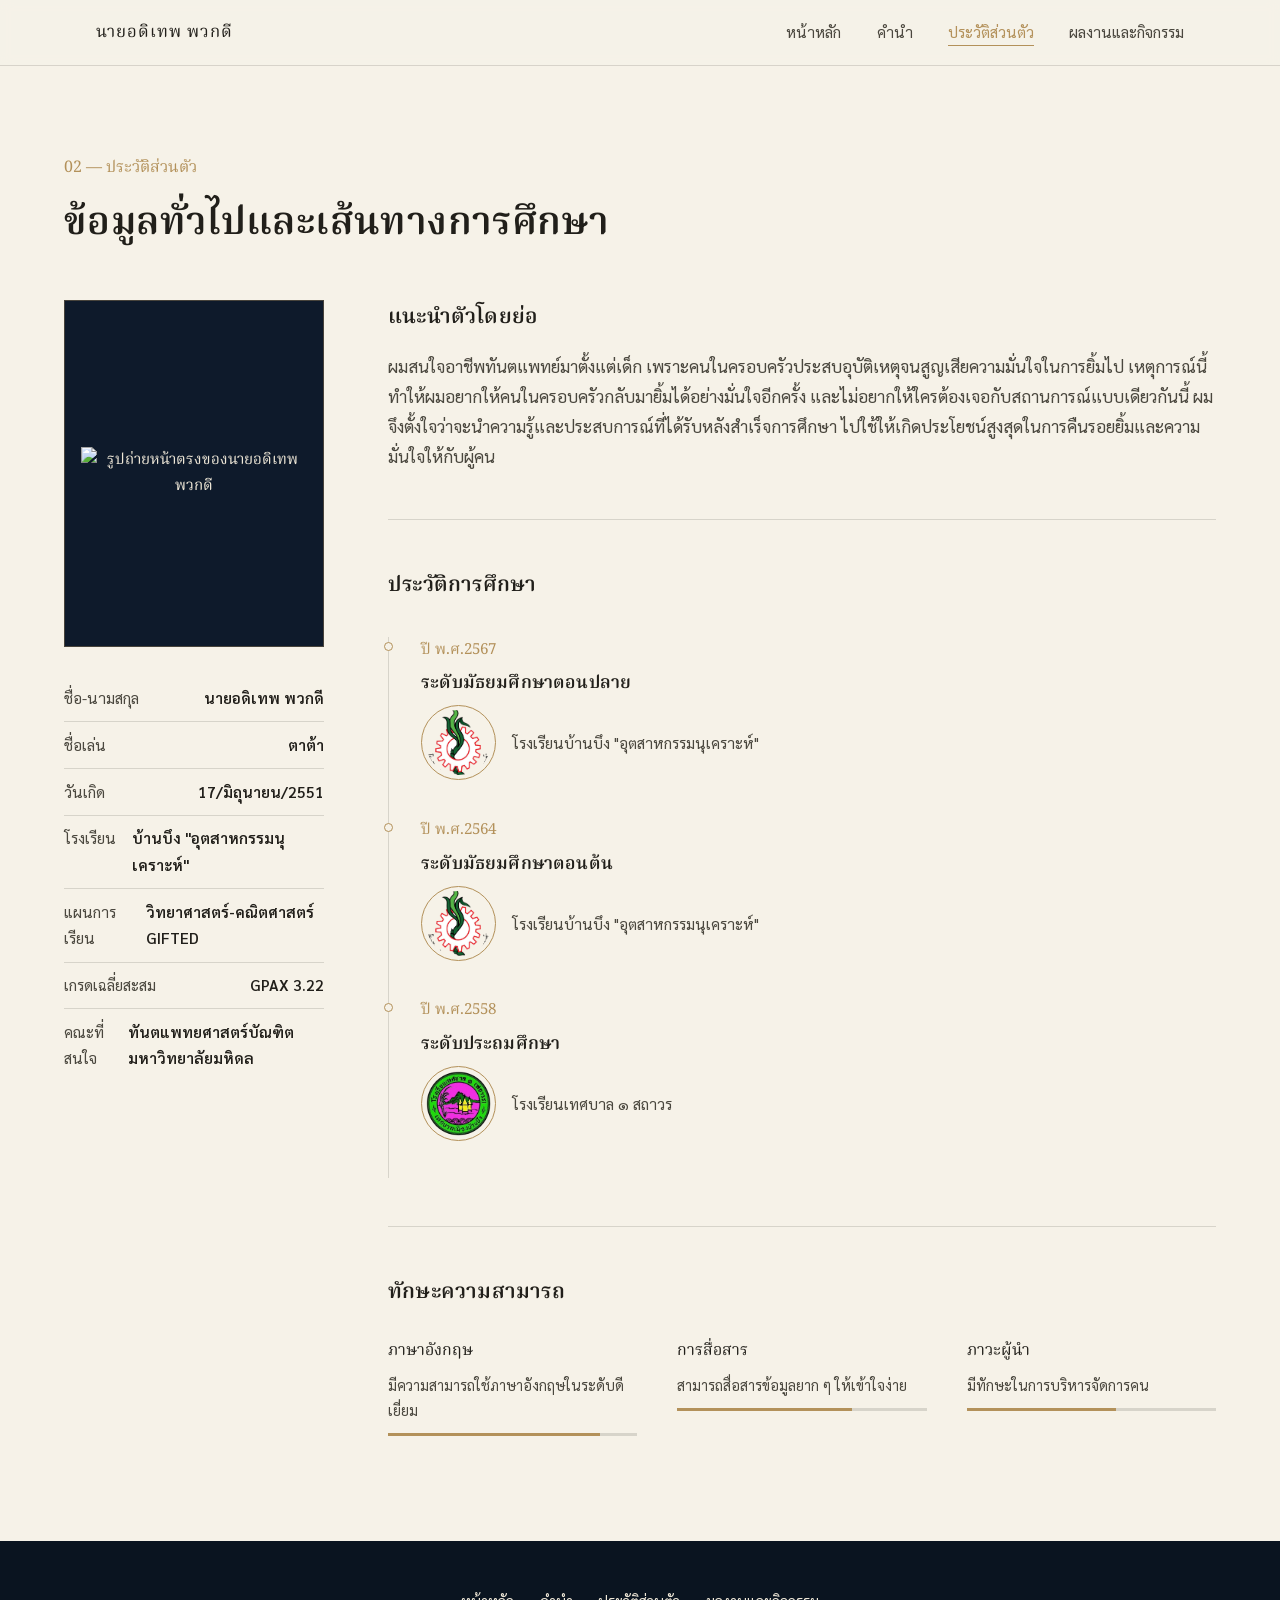
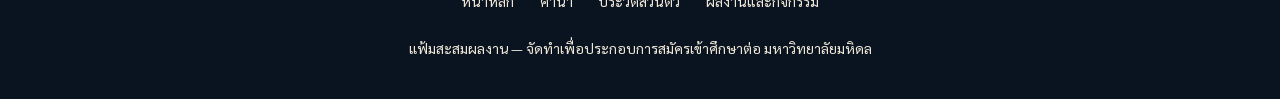
==== commit eb8086f3: "Update about.html" ====
--- a/about.html
+++ b/about.html
@@ -37,8 +37,8 @@
       <div class="profile-layout">
         <div>
           <div class="profile-photo">
-            [ใส่รูปถ่ายหน้าตรง<br>ขนาด 3 x 4]
-          </div>
+  <img src="tt.png" alt="รูปถ่ายหน้าตรงของนายอดิเทพ พวกดี">
+</div>
           <ul class="fact-list">
             <li><span>ชื่อ-นามสกุล</span><b class="edit-me">นายอดิเทพ พวกดี</b></li>
             <li><span>ชื่อเล่น</span><b class="edit-me">ตาต้า</b></li>
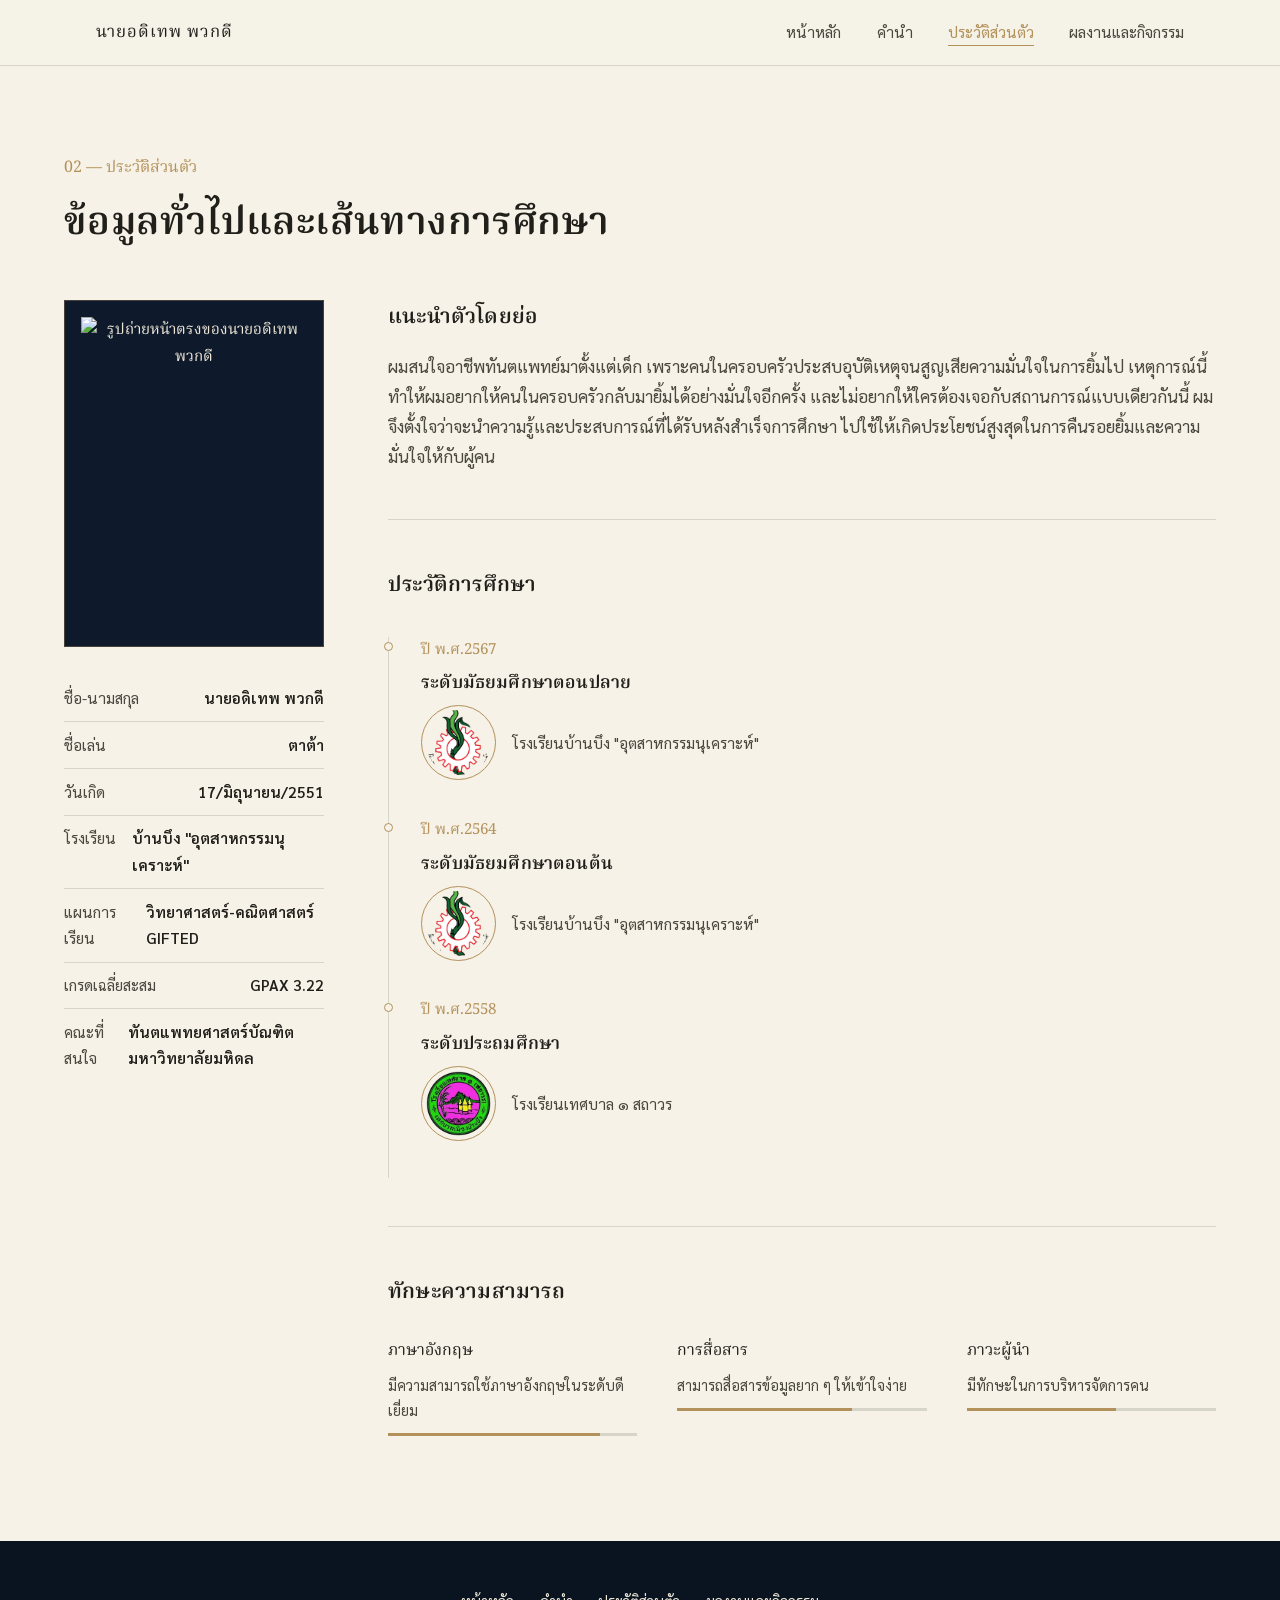
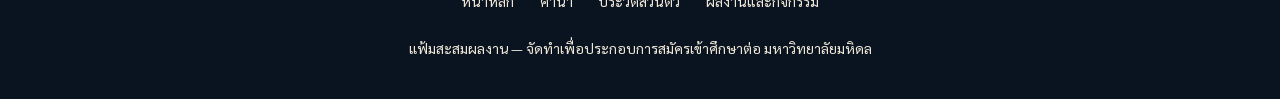
==== commit 5d7914fc: "Update about.html" ====
--- a/about.html
+++ b/about.html
@@ -37,7 +37,7 @@
       <div class="profile-layout">
         <div>
           <div class="profile-photo">
-  <img src="tt.png" alt="รูปถ่ายหน้าตรงของนายอดิเทพ พวกดี">
+  <img src="tt.็HEIC" alt="รูปถ่ายหน้าตรงของนายอดิเทพ พวกดี">
 </div>
           <ul class="fact-list">
             <li><span>ชื่อ-นามสกุล</span><b class="edit-me">นายอดิเทพ พวกดี</b></li>
--- a/style.css
+++ b/style.css
@@ -473,6 +473,14 @@
   font-size: 0.95rem;
   text-align: center;
   padding: 1rem;
+  overflow: hidden;
+}
+
+.profile-photo img {
+  width: 100%;
+  height: 100%;
+  object-fit: cover;
+  display: block;
 }
 
 .fact-list {
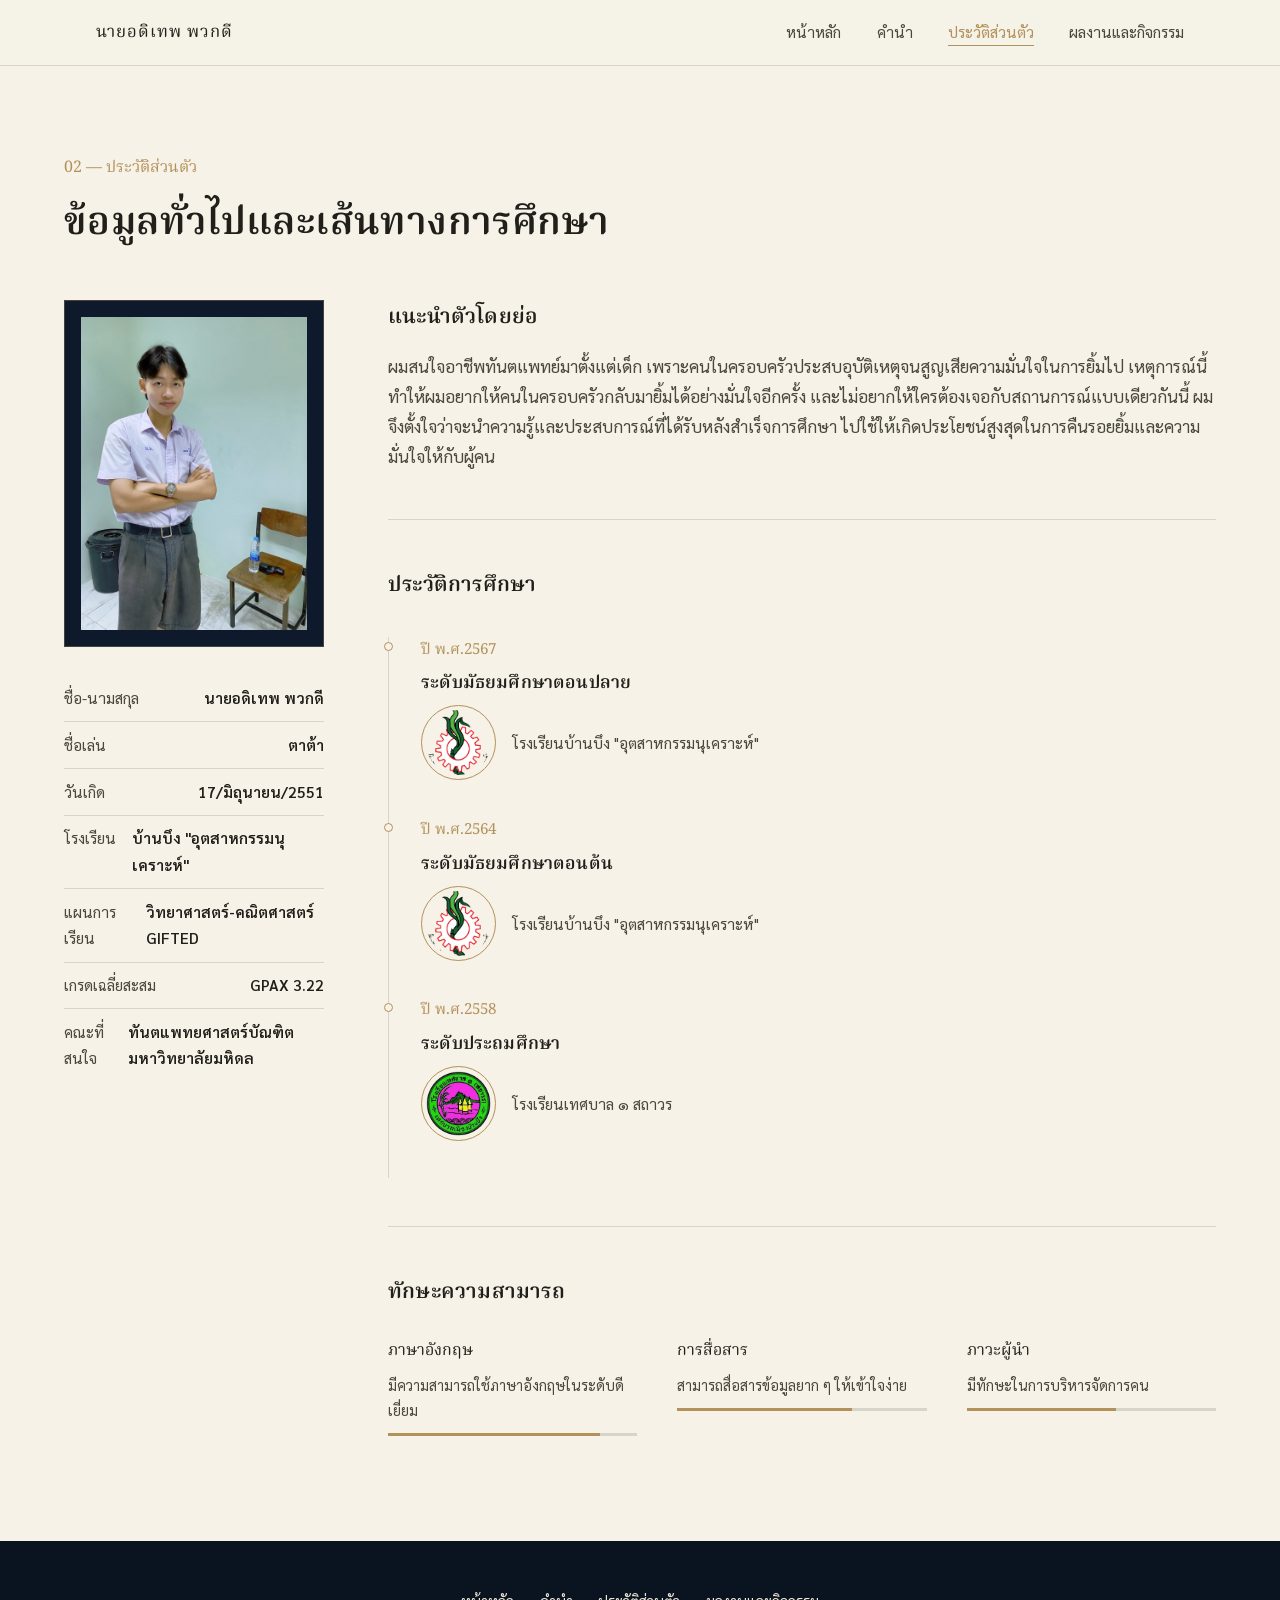
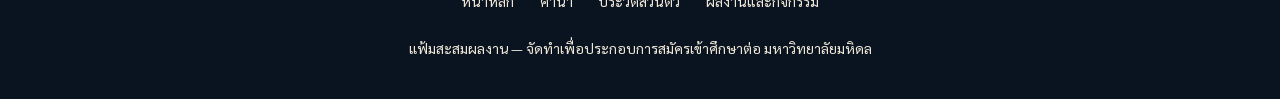
==== commit 18f51b8f: "Update about.html" ====
--- a/about.html
+++ b/about.html
@@ -37,7 +37,7 @@
       <div class="profile-layout">
         <div>
           <div class="profile-photo">
-  <img src="tt.็HEIC" alt="รูปถ่ายหน้าตรงของนายอดิเทพ พวกดี">
+  <img src="tt.jpg" alt="รูปถ่ายหน้าตรงของนายอดิเทพ พวกดี">
 </div>
           <ul class="fact-list">
             <li><span>ชื่อ-นามสกุล</span><b class="edit-me">นายอดิเทพ พวกดี</b></li>
